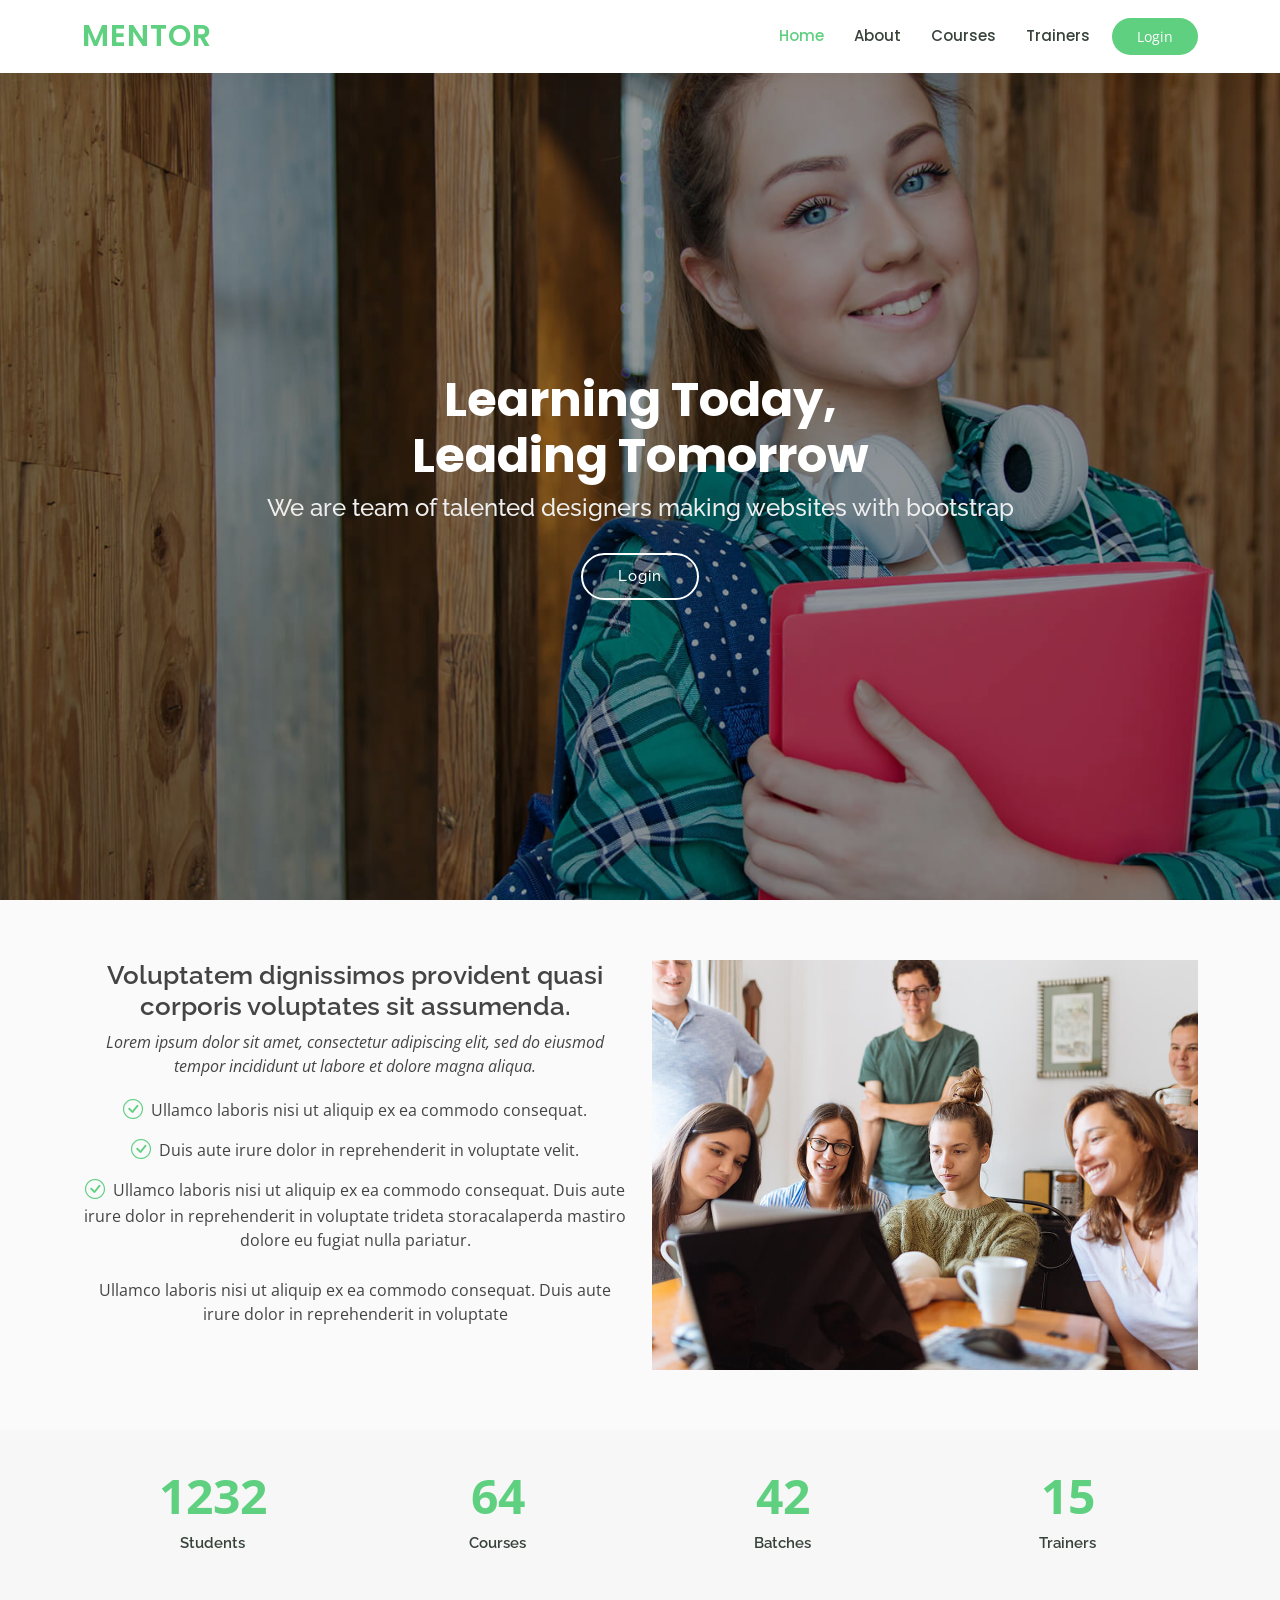
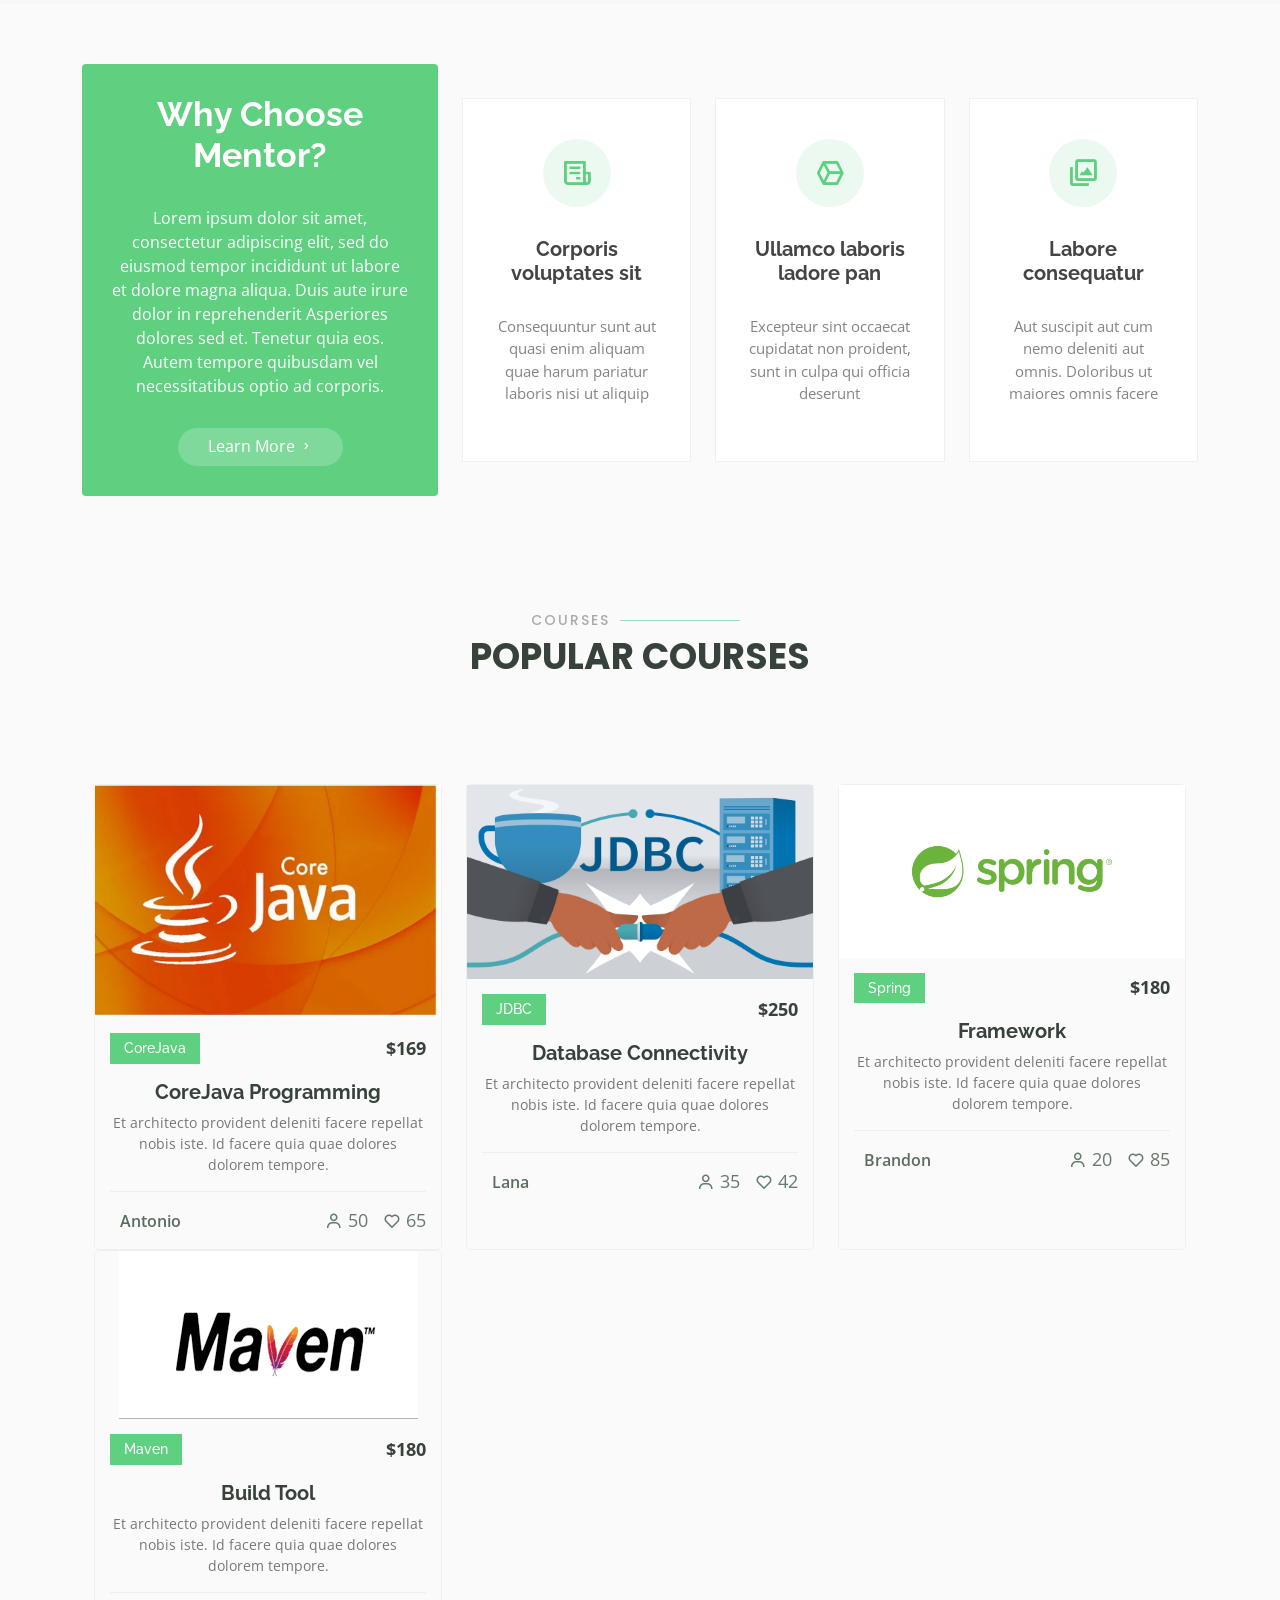
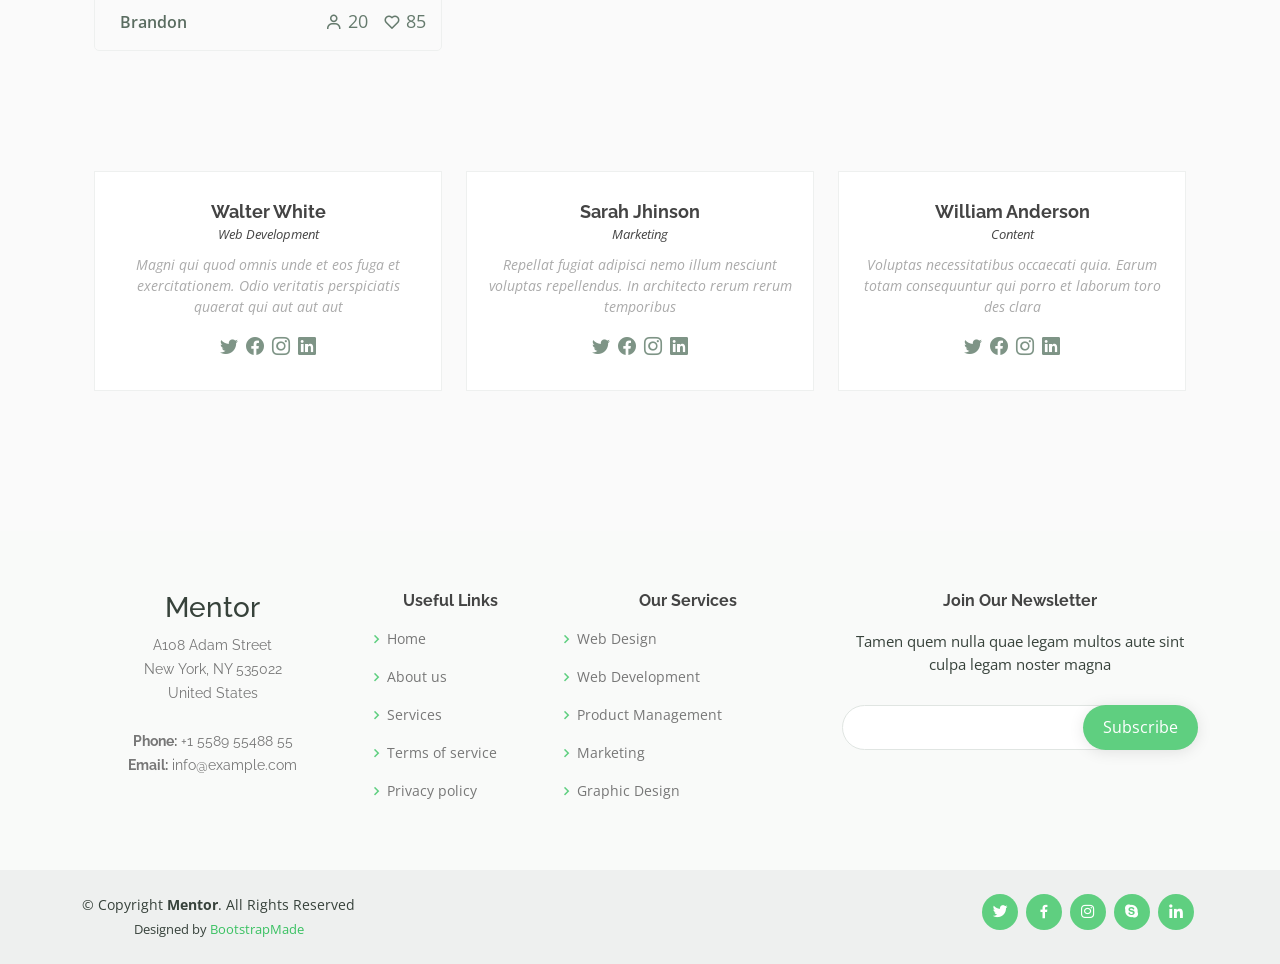
==== Mentor/index.html @ 3d2daa12 "frontend" ====
<!DOCTYPE html>
<html lang="en">

<head>
  <meta charset="utf-8">
  <meta content="width=device-width, initial-scale=1.0" name="viewport">

  <title>REVATURE</title>
  <meta content="" name="description">
  <meta content="" name="keywords">

  <!-- Favicons -->
  <link href="my_img/fav_icon.png" rel="icon">
  <link href="assets/img/apple-touch-icon.png" rel="apple-touch-icon">

  <!-- Google Fonts -->
  <link href="https://fonts.googleapis.com/css?family=Open+Sans:300,300i,400,400i,600,600i,700,700i|Raleway:300,300i,400,400i,500,500i,600,600i,700,700i|Poppins:300,300i,400,400i,500,500i,600,600i,700,700i" rel="stylesheet">

  <!-- Vendor CSS Files -->
  <link href="assets/vendor/animate.css/animate.min.css" rel="stylesheet">
  <link href="assets/vendor/aos/aos.css" rel="stylesheet">
  <link href="assets/vendor/bootstrap/css/bootstrap.min.css" rel="stylesheet">
  <link href="assets/vendor/bootstrap-icons/bootstrap-icons.css" rel="stylesheet">
  <link href="assets/vendor/boxicons/css/boxicons.min.css" rel="stylesheet">
  <link href="assets/vendor/remixicon/remixicon.css" rel="stylesheet">
  <link href="assets/vendor/swiper/swiper-bundle.min.css" rel="stylesheet">

  <!-- Template Main CSS File -->
  <link href="assets/css/style.css" rel="stylesheet">

  <!-- =======================================================
  * Template Name: Mentor - v4.10.0
  * Template URL: https://bootstrapmade.com/mentor-free-education-bootstrap-theme/
  * Author: BootstrapMade.com
  * License: https://bootstrapmade.com/license/
  ======================================================== -->
</head>

<body>

  <!-- ======= Header ======= -->
  <header id="header" class="fixed-top">
    <div class="container d-flex align-items-center">

      <h1 class="logo me-auto"><a href="index.html">Mentor</a></h1>
      <!-- Uncomment below if you prefer to use an image logo -->
      <!-- <a href="index.html" class="logo me-auto"><img src="assets/img/logo.png" alt="" class="img-fluid"></a>-->

      <nav id="navbar" class="navbar order-last order-lg-0">
        <ul>
          <li><a class="active" href="index.html">Home</a></li>
          <li><a href="about.html">About</a></li>
          <li><a href="courses.html">Courses</a></li>
          <li><a href="trainers.html">Trainers</a></li>
        </ul>
        <i class="bi bi-list mobile-nav-toggle"></i>
      </nav><!-- .navbar -->

      <a href="loginPage.html" class="get-started-btn">Login</a>

    </div>
  </header><!-- End Header -->

  <!-- ======= Hero Section ======= -->
  <section id="hero" class="d-flex justify-content-center align-items-center">
    <div
      class="container position-relative"
      data-aos="zoom-in"
      data-aos-delay="100"
    >
      <h1>Learning Today,<br>Leading Tomorrow</h1>

      <h2> We are team of talented designers making websites with bootstrap</br></h2>
      <a href="loginPage.html" class="btn-get-started">Login</a>
    </div>
  </section><!-- End Hero -->

  <main id="main">

    <!-- ======= About Section ======= -->
    <section id="about" class="about">
      <div class="container" data-aos="fade-up">

        <div class="row">
          <div class="col-lg-6 order-1 order-lg-2" data-aos="fade-left" data-aos-delay="100">
            <img src="my_img/about.jpg" class="img-fluid" alt="">
          </div>
          <div class="col-lg-6 pt-4 pt-lg-0 order-2 order-lg-1 content">
            <h3>Voluptatem dignissimos provident quasi corporis voluptates sit assumenda.</h3>
            <p class="fst-italic">
              Lorem ipsum dolor sit amet, consectetur adipiscing elit, sed do eiusmod tempor incididunt ut labore et dolore
              magna aliqua.
            </p>
            <ul>
              <li><i class="bi bi-check-circle"></i> Ullamco laboris nisi ut aliquip ex ea commodo consequat.</li>
              <li><i class="bi bi-check-circle"></i> Duis aute irure dolor in reprehenderit in voluptate velit.</li>
              <li><i class="bi bi-check-circle"></i> Ullamco laboris nisi ut aliquip ex ea commodo consequat. Duis aute irure dolor in reprehenderit in voluptate trideta storacalaperda mastiro dolore eu fugiat nulla pariatur.</li>
            </ul>
            <p>
              Ullamco laboris nisi ut aliquip ex ea commodo consequat. Duis aute irure dolor in reprehenderit in voluptate
            </p>

          </div>
        </div>

      </div>
    </section><!-- End About Section -->

    <!-- ======= Counts Section ======= -->
    <section id="counts" class="counts section-bg">
      <div class="container">

        <div class="row counters">

          <div class="col-lg-3 col-6 text-center">
            <span data-purecounter-start="0" data-purecounter-end="1232" data-purecounter-duration="1" class="purecounter"></span>
            <p>Students</p>
          </div>

          <div class="col-lg-3 col-6 text-center">
            <span data-purecounter-start="0" data-purecounter-end="64" data-purecounter-duration="1" class="purecounter"></span>
            <p>Courses</p>
          </div>

          <div class="col-lg-3 col-6 text-center">
            <span data-purecounter-start="0" data-purecounter-end="42" data-purecounter-duration="1" class="purecounter"></span>
            <p>Batches</p>
          </div>

          <div class="col-lg-3 col-6 text-center">
            <span data-purecounter-start="0" data-purecounter-end="15" data-purecounter-duration="1" class="purecounter"></span>
            <p>Trainers</p>
          </div>

        </div>

      </div>
    </section><!-- End Counts Section -->

    <!-- ======= Why Us Section ======= -->
    <section id="why-us" class="why-us">
      <div class="container" data-aos="fade-up">

        <div class="row">
          <div class="col-lg-4 d-flex align-items-stretch">
            <div class="content">
              <h3>Why Choose Mentor?</h3>
              <p>
                Lorem ipsum dolor sit amet, consectetur adipiscing elit, sed do eiusmod tempor incididunt ut labore et dolore magna aliqua. Duis aute irure dolor in reprehenderit
                Asperiores dolores sed et. Tenetur quia eos. Autem tempore quibusdam vel necessitatibus optio ad corporis.
              </p>
              <div class="text-center">
                <a href="about.html" class="more-btn">Learn More <i class="bx bx-chevron-right"></i></a>
              </div>
            </div>
          </div>
          <div class="col-lg-8 d-flex align-items-stretch" data-aos="zoom-in" data-aos-delay="100">
            <div class="icon-boxes d-flex flex-column justify-content-center">
              <div class="row">
                <div class="col-xl-4 d-flex align-items-stretch">
                  <div class="icon-box mt-4 mt-xl-0">
                    <i class="bx bx-receipt"></i>
                    <h4>Corporis voluptates sit</h4>
                    <p>Consequuntur sunt aut quasi enim aliquam quae harum pariatur laboris nisi ut aliquip</p>
                  </div>
                </div>
                <div class="col-xl-4 d-flex align-items-stretch">
                  <div class="icon-box mt-4 mt-xl-0">
                    <i class="bx bx-cube-alt"></i>
                    <h4>Ullamco laboris ladore pan</h4>
                    <p>Excepteur sint occaecat cupidatat non proident, sunt in culpa qui officia deserunt</p>
                  </div>
                </div>
                <div class="col-xl-4 d-flex align-items-stretch">
                  <div class="icon-box mt-4 mt-xl-0">
                    <i class="bx bx-images"></i>
                    <h4>Labore consequatur</h4>
                    <p>Aut suscipit aut cum nemo deleniti aut omnis. Doloribus ut maiores omnis facere</p>
                  </div>
                </div>
              </div>
            </div><!-- End .content-->
          </div>
        </div>

      </div>
    </section><!-- End Why Us Section -->

    

    <!-- ======= Popular Courses Section ======= -->
    <section id="popular-courses" class="courses">
      <div class="container" data-aos="fade-up">

        <div class="section-title">
          <h2>Courses</h2>
          <p>Popular Courses</p>
        </div>

        <section id="courses" class="courses">
          <div class="container" data-aos="fade-up">
    
            <div class="row" data-aos="zoom-in" data-aos-delay="100">
    
              <div class="col-lg-4 col-md-6 d-flex align-items-stretch">
                <div class="course-item">
                  <img src="my_img/CoreJava.webp" class="img-fluid" alt="...">
                  <div class="course-content">
                    <div class="d-flex justify-content-between align-items-center mb-3">
                      <h4>CoreJava</h4>
                      <p class="price">$169</p>
                    </div>
    
                    <h3><a href="course-details_CoreJava.html">CoreJava Programming</a></h3>
                    <p>Et architecto provident deleniti facere repellat nobis iste. Id facere quia quae dolores dolorem tempore.</p>
                    <div class="trainer d-flex justify-content-between align-items-center">
                      <div class="trainer-profile d-flex align-items-center">
                        <img src="assets/img/trainers/trainer-1.jpg" class="img-fluid" alt="">
                        <span>Antonio</span>
                      </div>
                      <div class="trainer-rank d-flex align-items-center">
                        <i class="bx bx-user"></i>&nbsp;50
                        &nbsp;&nbsp;
                        <i class="bx bx-heart"></i>&nbsp;65
                      </div>
                    </div>
                  </div>
                </div>
              </div> <!-- End Course Item-->
    
              <div class="col-lg-4 col-md-6 d-flex align-items-stretch mt-4 mt-md-0">
                <div class="course-item">
                  <img src="my_img/JDBC.jpg" class="img-fluid" alt="...">
                  <div class="course-content">
                    <div class="d-flex justify-content-between align-items-center mb-3">
                      <h4>JDBC</h4>
                      <p class="price">$250</p>
                    </div>
    
                    <h3><a href="course-details_JDBC.html">Database Connectivity</a></h3>
                    <p>Et architecto provident deleniti facere repellat nobis iste. Id facere quia quae dolores dolorem tempore.</p>
                    <div class="trainer d-flex justify-content-between align-items-center">
                      <div class="trainer-profile d-flex align-items-center">
                        <img src="assets/img/trainers/trainer-2.jpg" class="img-fluid" alt="">
                        <span>Lana</span>
                      </div>
                      <div class="trainer-rank d-flex align-items-center">
                        <i class="bx bx-user"></i>&nbsp;35
                        &nbsp;&nbsp;
                        <i class="bx bx-heart"></i>&nbsp;42
                      </div>
                    </div>
                  </div>
                </div>
              </div> 
              <div class="col-lg-4 col-md-6 d-flex align-items-stretch mt-4 mt-lg-0">
                <div class="course-item">
                  <img src="my_img/spring.png" class="img-fluid" alt="...">
                  <div class="course-content">
                    <div class="d-flex justify-content-between align-items-center mb-3">
                      <h4>Spring</h4>
                      <p class="price">$180</p>
                    </div>
    
                    <h3><a href="course-details_spring.html">Framework</a></h3>
                    <p>Et architecto provident deleniti facere repellat nobis iste. Id facere quia quae dolores dolorem tempore.</p>
                    <div class="trainer d-flex justify-content-between align-items-center">
                      <div class="trainer-profile d-flex align-items-center">
                        <img src="assets/img/trainers/trainer-3.jpg" class="img-fluid" alt="">
                        <span>Brandon</span>
                      </div>
                      <div class="trainer-rank d-flex align-items-center">
                        <i class="bx bx-user"></i>&nbsp;20
                        &nbsp;&nbsp;
                        <i class="bx bx-heart"></i>&nbsp;85
                      </div>
                    </div>
                  </div>
                </div>
              </div> <!-- End Course Item-->
    
              <div class="col-lg-4 col-md-6 d-flex align-items-stretch mt-4 mt-lg-0">
                <div class="course-item">
                  <img src="my_img/maven.png" class="img-fluid" alt="...">
                  <div class="course-content">
                    <div class="d-flex justify-content-between align-items-center mb-3">
                      <h4>Maven</h4>
                      <p class="price">$180</p>
                    </div>
    
                    <h3><a href="course-details_maven.html">Build Tool</a></h3>
                    <p>Et architecto provident deleniti facere repellat nobis iste. Id facere quia quae dolores dolorem tempore.</p>
                    <div class="trainer d-flex justify-content-between align-items-center">
                      <div class="trainer-profile d-flex align-items-center">
                        <img src="assets/img/trainers/trainer-3.jpg" class="img-fluid" alt="">
                        <span>Brandon</span>
                      </div>
                      <div class="trainer-rank d-flex align-items-center">
                        <i class="bx bx-user"></i>&nbsp;20
                        &nbsp;&nbsp;
                        <i class="bx bx-heart"></i>&nbsp;85
                      </div>
                    </div>
                  </div>
                </div>
                </div> <!-- End Course Item-->

           <!-- End Course Item-->

          <!-- End Course Item-->

        </div>

      </div>
    </section><!-- End Popular Courses Section -->

    <!-- ======= Trainers Section ======= -->
    <section id="trainers" class="trainers">
      <div class="container" data-aos="fade-up">

        <div class="row" data-aos="zoom-in" data-aos-delay="100">
          <div class="col-lg-4 col-md-6 d-flex align-items-stretch">
            <div class="member">
              <img src="assets/img/trainers/trainer-1.jpg" class="img-fluid" alt="">
              <div class="member-content">
                <h4>Walter White</h4>
                <span>Web Development</span>
                <p>
                  Magni qui quod omnis unde et eos fuga et exercitationem. Odio veritatis perspiciatis quaerat qui aut aut aut
                </p>
                <div class="social">
                  <a href=""><i class="bi bi-twitter"></i></a>
                  <a href=""><i class="bi bi-facebook"></i></a>
                  <a href=""><i class="bi bi-instagram"></i></a>
                  <a href=""><i class="bi bi-linkedin"></i></a>
                </div>
              </div>
            </div>
          </div>

          <div class="col-lg-4 col-md-6 d-flex align-items-stretch">
            <div class="member">
              <img src="assets/img/trainers/trainer-2.jpg" class="img-fluid" alt="">
              <div class="member-content">
                <h4>Sarah Jhinson</h4>
                <span>Marketing</span>
                <p>
                  Repellat fugiat adipisci nemo illum nesciunt voluptas repellendus. In architecto rerum rerum temporibus
                </p>
                <div class="social">
                  <a href=""><i class="bi bi-twitter"></i></a>
                  <a href=""><i class="bi bi-facebook"></i></a>
                  <a href=""><i class="bi bi-instagram"></i></a>
                  <a href=""><i class="bi bi-linkedin"></i></a>
                </div>
              </div>
            </div>
          </div>

          <div class="col-lg-4 col-md-6 d-flex align-items-stretch">
            <div class="member">
              <img src="assets/img/trainers/trainer-3.jpg" class="img-fluid" alt="">
              <div class="member-content">
                <h4>William Anderson</h4>
                <span>Content</span>
                <p>
                  Voluptas necessitatibus occaecati quia. Earum totam consequuntur qui porro et laborum toro des clara
                </p>
                <div class="social">
                  <a href=""><i class="bi bi-twitter"></i></a>
                  <a href=""><i class="bi bi-facebook"></i></a>
                  <a href=""><i class="bi bi-instagram"></i></a>
                  <a href=""><i class="bi bi-linkedin"></i></a>
                </div>
              </div>
            </div>
          </div>

        </div>

      </div>
    </section><!-- End Trainers Section -->

  </main><!-- End #main -->

  <!-- ======= Footer ======= -->
  <footer id="footer">

    <div class="footer-top">
      <div class="container">
        <div class="row">

          <div class="col-lg-3 col-md-6 footer-contact">
            <h3>Mentor</h3>
            <p>
              A108 Adam Street <br>
              New York, NY 535022<br>
              United States <br><br>
              <strong>Phone:</strong> +1 5589 55488 55<br>
              <strong>Email:</strong> info@example.com<br>
            </p>
          </div>

          <div class="col-lg-2 col-md-6 footer-links">
            <h4>Useful Links</h4>
            <ul>
              <li><i class="bx bx-chevron-right"></i> <a href="#">Home</a></li>
              <li><i class="bx bx-chevron-right"></i> <a href="#">About us</a></li>
              <li><i class="bx bx-chevron-right"></i> <a href="#">Services</a></li>
              <li><i class="bx bx-chevron-right"></i> <a href="#">Terms of service</a></li>
              <li><i class="bx bx-chevron-right"></i> <a href="#">Privacy policy</a></li>
            </ul>
          </div>

          <div class="col-lg-3 col-md-6 footer-links">
            <h4>Our Services</h4>
            <ul>
              <li><i class="bx bx-chevron-right"></i> <a href="#">Web Design</a></li>
              <li><i class="bx bx-chevron-right"></i> <a href="#">Web Development</a></li>
              <li><i class="bx bx-chevron-right"></i> <a href="#">Product Management</a></li>
              <li><i class="bx bx-chevron-right"></i> <a href="#">Marketing</a></li>
              <li><i class="bx bx-chevron-right"></i> <a href="#">Graphic Design</a></li>
            </ul>
          </div>

          <div class="col-lg-4 col-md-6 footer-newsletter">
            <h4>Join Our Newsletter</h4>
            <p>Tamen quem nulla quae legam multos aute sint culpa legam noster magna</p>
            <form action="" method="post">
              <input type="email" name="email"><input type="submit" value="Subscribe">
            </form>
          </div>

        </div>
      </div>
    </div>

    <div class="container d-md-flex py-4">

      <div class="me-md-auto text-center text-md-start">
        <div class="copyright">
          &copy; Copyright <strong><span>Mentor</span></strong>. All Rights Reserved
        </div>
        <div class="credits">
          <!-- All the links in the footer should remain intact. -->
          <!-- You can delete the links only if you purchased the pro version. -->
          <!-- Licensing information: https://bootstrapmade.com/license/ -->
          <!-- Purchase the pro version with working PHP/AJAX contact form: https://bootstrapmade.com/mentor-free-education-bootstrap-theme/ -->
          Designed by <a href="https://bootstrapmade.com/">BootstrapMade</a>
        </div>
      </div>
      <div class="social-links text-center text-md-right pt-3 pt-md-0">
        <a href="#" class="twitter"><i class="bx bxl-twitter"></i></a>
        <a href="#" class="facebook"><i class="bx bxl-facebook"></i></a>
        <a href="#" class="instagram"><i class="bx bxl-instagram"></i></a>
        <a href="#" class="google-plus"><i class="bx bxl-skype"></i></a>
        <a href="#" class="linkedin"><i class="bx bxl-linkedin"></i></a>
      </div>
    </div>
  </footer><!-- End Footer -->

  <div id="preloader"></div>
  <a href="#" class="back-to-top d-flex align-items-center justify-content-center"><i class="bi bi-arrow-up-short"></i></a>

  <!-- Vendor JS Files -->
  <script src="assets/vendor/purecounter/purecounter_vanilla.js"></script>
  <script src="assets/vendor/aos/aos.js"></script>
  <script src="assets/vendor/bootstrap/js/bootstrap.bundle.min.js"></script>
  <script src="assets/vendor/swiper/swiper-bundle.min.js"></script>
  <script src="assets/vendor/php-email-form/validate.js"></script>

  <!-- Template Main JS File -->
  <script src="assets/js/main.js"></script>

</body>

</html>
---- Mentor/assets/css/style.css ----
/**
* Template Name: Mentor - v4.10.0
* Template URL: https://bootstrapmade.com/mentor-free-education-bootstrap-theme/
* Author: BootstrapMade.com
* License: https://bootstrapmade.com/license/
*/

/*--------------------------------------------------------------
# General
--------------------------------------------------------------*/
body {
  font-family: "Open Sans", sans-serif;
  color: #444444;
}

a {
  color: #5fcf80;
  text-decoration: none;
}

a:hover {
  color: #86db9f;
  text-decoration: none;
}

h1,
h2,
h3,
h4,
h5,
h6 {
  font-family: "Raleway", sans-serif;
}

/*--------------------------------------------------------------
# Back to top button
--------------------------------------------------------------*/
.back-to-top {
  position: fixed;
  visibility: hidden;
  opacity: 0;
  right: 15px;
  bottom: 15px;
  z-index: 996;
  background: #5fcf80;
  width: 40px;
  height: 40px;
  border-radius: 50px;
  transition: all 0.4s;
}

.back-to-top i {
  font-size: 28px;
  color: #fff;
  line-height: 0;
}

.back-to-top:hover {
  background: #7ed899;
  color: #fff;
}

.back-to-top.active {
  visibility: visible;
  opacity: 1;
}

/*--------------------------------------------------------------
# Preloader
--------------------------------------------------------------*/
#preloader {
  position: fixed;
  top: 0;
  left: 0;
  right: 0;
  bottom: 0;
  z-index: 9999;
  overflow: hidden;
  background: #fff;
}

#preloader:before {
  content: "";
  position: fixed;
  top: calc(50% - 30px);
  left: calc(50% - 30px);
  border: 6px solid #5fcf80;
  border-top-color: #fff;
  border-bottom-color: #fff;
  border-radius: 50%;
  width: 60px;
  height: 60px;
  -webkit-animation: animate-preloader 1s linear infinite;
  animation: animate-preloader 1s linear infinite;
}

@-webkit-keyframes animate-preloader {
  0% {
    transform: rotate(0deg);
  }

  100% {
    transform: rotate(360deg);
  }
}

@keyframes animate-preloader {
  0% {
    transform: rotate(0deg);
  }

  100% {
    transform: rotate(360deg);
  }
}

/*--------------------------------------------------------------
# Disable aos animation delay on mobile devices
--------------------------------------------------------------*/
@media screen and (max-width: 768px) {
  [data-aos-delay] {
    transition-delay: 0 !important;
  }
}

/*--------------------------------------------------------------
# Header
--------------------------------------------------------------*/
#header {
  background: #fff;
  transition: all 0.5s;
  z-index: 997;
  padding: 15px 0;
  box-shadow: 0px 0 18px rgba(55, 66, 59, 0.08);
}

#header .logo {
  font-size: 30px;
  margin: 0;
  padding: 0;
  line-height: 1;
  font-weight: 600;
  letter-spacing: 1px;
  text-transform: uppercase;
  font-family: "Poppins", sans-serif;
}

#header .logo a {
  color: #5fcf80;
}

#header .logo img {
  max-height: 40px;
}

/**
* Get Startet Button 
*/
.get-started-btn {
  margin-left: 22px;
  background: #5fcf80;
  color: #fff;
  border-radius: 50px;
  padding: 8px 25px;
  white-space: nowrap;
  transition: 0.3s;
  font-size: 14px;
  display: inline-block;
}

.get-started-btn:hover {
  background: #3ac162;
  color: #fff;
}

@media (max-width: 768px) {
  .get-started-btn {
    margin: 0 15px 0 0;
    padding: 6px 18px;
  }
}

/*--------------------------------------------------------------
# Navigation Menu
--------------------------------------------------------------*/
/**
* Desktop Navigation 
*/
.navbar {
  padding: 0;
}

.navbar ul {
  margin: 0;
  padding: 0;
  display: flex;
  list-style: none;
  align-items: center;
}

.navbar li {
  position: relative;
}

.navbar a,
.navbar a:focus {
  display: flex;
  align-items: center;
  justify-content: space-between;
  padding: 10px 0 10px 30px;
  font-family: "Poppins", sans-serif;
  font-size: 15px;
  font-weight: 500;
  color: #37423b;
  white-space: nowrap;
  transition: 0.3s;
}

.navbar a i,
.navbar a:focus i {
  font-size: 12px;
  line-height: 0;
  margin-left: 5px;
}

.navbar a:hover,
.navbar .active,
.navbar .active:focus,
.navbar li:hover>a {
  color: #5fcf80;
}

.navbar .dropdown ul {
  display: block;
  position: absolute;
  left: 30px;
  top: calc(100% + 30px);
  margin: 0;
  padding: 10px 0;
  z-index: 99;
  opacity: 0;
  visibility: hidden;
  background: #fff;
  box-shadow: 0px 0px 30px rgba(127, 137, 161, 0.25);
  transition: 0.3s;
  border-radius: 4px;
}

.navbar .dropdown ul li {
  min-width: 200px;
}

.navbar .dropdown ul a {
  padding: 10px 20px;
  font-size: 14px;
  text-transform: none;
  font-weight: 500;
}

.navbar .dropdown ul a i {
  font-size: 12px;
}

.navbar .dropdown ul a:hover,
.navbar .dropdown ul .active:hover,
.navbar .dropdown ul li:hover>a {
  color: #5fcf80;
}

.navbar .dropdown:hover>ul {
  opacity: 1;
  top: 100%;
  visibility: visible;
}

.navbar .dropdown .dropdown ul {
  top: 0;
  left: calc(100% - 30px);
  visibility: hidden;
}

.navbar .dropdown .dropdown:hover>ul {
  opacity: 1;
  top: 0;
  left: 100%;
  visibility: visible;
}

@media (max-width: 1366px) {
  .navbar .dropdown .dropdown ul {
    left: -90%;
  }

  .navbar .dropdown .dropdown:hover>ul {
    left: -100%;
  }
}
/**
* Mobile Navigation 
*/
.mobile-nav-toggle {
  color: #37423b;
  font-size: 28px;
  cursor: pointer;
  display: none;
  line-height: 0;
  transition: 0.5s;
}

.mobile-nav-toggle.bi-x {
  color: #fff;
}

@media (max-width: 991px) {
  .mobile-nav-toggle {
    display: block;
  }

  .navbar ul {
    display: none;
  }
}

.navbar-mobile {
  position: fixed;
  overflow: hidden;
  top: 0;
  right: 0;
  left: 0;
  bottom: 0;
  background: rgba(32, 38, 34, 0.9);
  transition: 0.3s;
  z-index: 999;
}

.navbar-mobile .mobile-nav-toggle {
  position: absolute;
  top: 15px;
  right: 15px;
}

.navbar-mobile ul {
  display: block;
  position: absolute;
  top: 55px;
  right: 15px;
  bottom: 15px;
  left: 15px;
  padding: 10px 0;
  border-radius: 6px;
  background-color: #fff;
  overflow-y: auto;
  transition: 0.3s;
}

.navbar-mobile a,
.navbar-mobile a:focus {
  padding: 10px 20px;
  font-size: 15px;
  color: #37423b;
}

.navbar-mobile a:hover,
.navbar-mobile .active,
.navbar-mobile li:hover>a {
  color: #5fcf80;
}

.navbar-mobile .getstarted,
.navbar-mobile .getstarted:focus {
  margin: 15px;
}

.navbar-mobile .dropdown ul {
  position: static;
  display: none;
  margin: 10px 20px;
  padding: 10px 0;
  z-index: 99;
  opacity: 1;
  visibility: visible;
  background: #fff;
  box-shadow: 0px 0px 30px rgba(127, 137, 161, 0.25);
}

.navbar-mobile .dropdown ul li {
  min-width: 200px;
}

.navbar-mobile .dropdown ul a {
  padding: 10px 20px;
}

.navbar-mobile .dropdown ul a i {
  font-size: 12px;
}

.navbar-mobile .dropdown ul a:hover,
.navbar-mobile .dropdown ul .active:hover,
.navbar-mobile .dropdown ul li:hover>a {
  color: #5fcf80;
}

.navbar-mobile .dropdown>.dropdown-active {
  display: block;
}

/*--------------------------------------------------------------
# Hero Section
--------------------------------------------------------------*/
#hero {
  width: 100%;
  height: 100vh;
  background: url("../img/hero-bg.jpg") top center;
  background-size: cover;
  position: relative;
}

#hero:before {
  content: "";
  background: rgba(0, 0, 0, 0.4);
  position: absolute;
  bottom: 0;
  top: 0;
  left: 0;
  right: 0;
}

#hero .container {
  padding-top: 72px;
}

@media (max-width: 992px) {
  #hero .container {
    padding-top: 62px;
  }
}

#hero h1 {
  margin: 0;
  font-size: 48px;
  font-weight: 700;
  line-height: 56px;
  color: #fff;
  font-family: "Poppins", sans-serif;
}

#hero h2 {
  color: #eee;
  margin: 10px 0 0 0;
  font-size: 24px;
}

#hero .btn-get-started {
  font-family: "Raleway", sans-serif;
  font-weight: 500;
  font-size: 15px;
  letter-spacing: 1px;
  display: inline-block;
  padding: 10px 35px;
  border-radius: 50px;
  transition: 0.5s;
  margin-top: 30px;
  border: 2px solid #fff;
  color: #fff;
}

#hero .btn-get-started:hover {
  background: #5fcf80;
  border: 2px solid #5fcf80;
}

@media (min-width: 1024px) {
  #hero {
    background-attachment: fixed;
  }
}

@media (max-width: 768px) {
  #hero {
    height: 100vh;
  }

  #hero h1 {
    font-size: 28px;
    line-height: 36px;
  }

  #hero h2 {
    font-size: 18px;
    line-height: 24px;
  }
}

/*--------------------------------------------------------------
# Sections General
--------------------------------------------------------------*/
section {
  padding: 60px 0;
  overflow: hidden;
}

.section-bg {
  background-color: #f6f7f6;
}

.section-title {
  padding-bottom: 40px;
}

.section-title h2 {
  font-size: 14px;
  font-weight: 500;
  padding: 0;
  line-height: 1px;
  margin: 0 0 5px 0;
  letter-spacing: 2px;
  text-transform: uppercase;
  color: #aaaaaa;
  font-family: "Poppins", sans-serif;
}

.section-title h2::after {
  content: "";
  width: 120px;
  height: 1px;
  display: inline-block;
  background: #9ae1af;
  margin: 4px 10px;
}

.section-title p {
  margin: 0;
  margin: 0;
  font-size: 36px;
  font-weight: 700;
  text-transform: uppercase;
  font-family: "Poppins", sans-serif;
  color: #37423b;
}

.breadcrumbs {
  margin-top: 73px;
  text-align: center;
  background: #5fcf80;
  padding: 30px 0;
  color: #fff;
}

@media (max-width: 992px) {
  .breadcrumbs {
    margin-top: 63px;
  }
}

.breadcrumbs h2 {
  font-size: 32px;
  font-weight: 500;
}

.breadcrumbs p {
  font-size: 14px;
  margin-bottom: 0;
}

/*--------------------------------------------------------------
# About
--------------------------------------------------------------*/
.about .content h3 {
  font-weight: 600;
  font-size: 26px;
}

.about .content ul {
  list-style: none;
  padding: 0;
}

.about .content ul li {
  padding-bottom: 10px;
}

.about .content ul i {
  font-size: 20px;
  padding-right: 4px;
  color: #5fcf80;
}

.about .content .learn-more-btn {
  background: #5fcf80;
  color: #fff;
  border-radius: 50px;
  padding: 8px 25px 9px 25px;
  white-space: nowrap;
  transition: 0.3s;
  font-size: 14px;
  display: inline-block;
}

.about .content .learn-more-btn:hover {
  background: #3ac162;
  color: #fff;
}

@media (max-width: 768px) {
  .about .content .learn-more-btn {
    margin: 0 48px 0 0;
    padding: 6px 18px;
  }
}

/*--------------------------------------------------------------
# Counts
--------------------------------------------------------------*/
.counts {
  padding: 30px 0;
}

.counts .counters span {
  font-size: 48px;
  display: block;
  color: #5fcf80;
  font-weight: 700;
}

.counts .counters p {
  padding: 0;
  margin: 0 0 20px 0;
  font-family: "Raleway", sans-serif;
  font-size: 15px;
  font-weight: 600;
  color: #37423b;
}

/*--------------------------------------------------------------
# Why Us
--------------------------------------------------------------*/
.why-us .content {
  padding: 30px;
  background: #5fcf80;
  border-radius: 4px;
  color: #fff;
}

.why-us .content h3 {
  font-weight: 700;
  font-size: 34px;
  margin-bottom: 30px;
}

.why-us .content p {
  margin-bottom: 30px;
}

.why-us .content .more-btn {
  display: inline-block;
  background: rgba(255, 255, 255, 0.2);
  padding: 6px 30px 8px 30px;
  color: #fff;
  border-radius: 50px;
  transition: all ease-in-out 0.4s;
}

.why-us .content .more-btn i {
  font-size: 14px;
}

.why-us .content .more-btn:hover {
  color: #5fcf80;
  background: #fff;
}

.why-us .icon-boxes .icon-box {
  text-align: center;
  background: #fff;
  padding: 40px 30px;
  width: 100%;
  border: 1px solid #eef0ef;
}

.why-us .icon-boxes .icon-box i {
  font-size: 32px;
  padding: 18px;
  color: #5fcf80;
  margin-bottom: 30px;
  background: #ecf9f0;
  border-radius: 50px;
}

.why-us .icon-boxes .icon-box h4 {
  font-size: 20px;
  font-weight: 700;
  margin: 0 0 30px 0;
}

.why-us .icon-boxes .icon-box p {
  font-size: 15px;
  color: #848484;
}

/*--------------------------------------------------------------
# Features
--------------------------------------------------------------*/
.features {
  padding-top: 0px;
}

.features .icon-box {
  display: flex;
  align-items: center;
  padding: 20px;
  transition: 0.3s;
  border: 1px solid #eef0ef;
}

.features .icon-box i {
  font-size: 32px;
  padding-right: 10px;
  line-height: 1;
}

.features .icon-box h3 {
  font-weight: 700;
  margin: 0;
  padding: 0;
  line-height: 1;
  font-size: 16px;
}

.features .icon-box h3 a {
  color: #37423b;
  transition: 0.3s;
}

.features .icon-box:hover {
  border-color: #5fcf80;
}

.features .icon-box:hover h3 a {
  color: #5fcf80;
}

/*--------------------------------------------------------------
# Courses
--------------------------------------------------------------*/
.courses .course-item {
  border-radius: 5px;
  border: 1px solid #eef0ef;
}

.courses .course-content {
  padding: 15px;
}

.courses .course-content h3 {
  font-weight: 700;
  font-size: 20px;
}

.courses .course-content h3 a {
  color: #37423b;
  transition: 0.3s;
}

.courses .course-content h3 a:hover {
  color: #5fcf80;
}

.courses .course-content p {
  font-size: 14px;
  color: #777777;
}

.courses .course-content h4 {
  font-size: 14px;
  background: #5fcf80;
  padding: 7px 14px;
  color: #fff;
  margin: 0;
}

.courses .course-content .price {
  margin: 0;
  font-weight: 700;
  font-size: 18px;
  color: #37423b;
}

.courses .trainer {
  padding-top: 15px;
  border-top: 1px solid #eef0ef;
}

.courses .trainer .trainer-profile img {
  max-width: 50px;
  border-radius: 50px;
}

.courses .trainer .trainer-profile span {
  padding-left: 10px;
  font-weight: 600;
  font-size: 16px;
  color: #5a6c60;
}

.courses .trainer .trainer-rank {
  font-size: 18px;
  color: #657a6d;
}

/*--------------------------------------------------------------
# Trainers
--------------------------------------------------------------*/
.trainers .member {
  text-align: center;
  margin-bottom: 20px;
  background: #fff;
  border: 1px solid #eef0ef;
}

.trainers .member img {
  margin: -1px -1px 30px -1px;
}

.trainers .member .member-content {
  padding: 0 20px 30px 20px;
}

.trainers .member h4 {
  font-weight: 700;
  margin-bottom: 2px;
  font-size: 18px;
}

.trainers .member span {
  font-style: italic;
  display: block;
  font-size: 13px;
}

.trainers .member p {
  padding-top: 10px;
  font-size: 14px;
  font-style: italic;
  color: #aaaaaa;
}

.trainers .member .social {
  margin-top: 15px;
}

.trainers .member .social a {
  color: #7e9486;
  transition: 0.3s;
}

.trainers .member .social a:hover {
  color: #5fcf80;
}

.trainers .member .social i {
  font-size: 18px;
  margin: 0 2px;
}

/*--------------------------------------------------------------
# Testimonials
--------------------------------------------------------------*/
.testimonials .testimonial-wrap {
  padding-left: 50px;
}

.testimonials .testimonials-carousel,
.testimonials .testimonials-slider {
  overflow: hidden;
}

.testimonials .testimonial-item {
  box-sizing: content-box;
  padding: 30px 30px 30px 60px;
  margin: 30px 15px;
  min-height: 200px;
  border: 1px solid #eef0ef;
  position: relative;
  background: #fff;
}

.testimonials .testimonial-item .testimonial-img {
  width: 90px;
  border-radius: 10px;
  border: 6px solid #fff;
  position: absolute;
  left: -45px;
}

.testimonials .testimonial-item h3 {
  font-size: 18px;
  font-weight: bold;
  margin: 10px 0 5px 0;
  color: #111;
}

.testimonials .testimonial-item h4 {
  font-size: 14px;
  color: #999;
  margin: 0;
}

.testimonials .testimonial-item .quote-icon-left,
.testimonials .testimonial-item .quote-icon-right {
  color: #c1ecce;
  font-size: 26px;
}

.testimonials .testimonial-item .quote-icon-left {
  display: inline-block;
  left: -5px;
  position: relative;
}

.testimonials .testimonial-item .quote-icon-right {
  display: inline-block;
  right: -5px;
  position: relative;
  top: 10px;
}

.testimonials .testimonial-item p {
  font-style: italic;
  margin: 15px auto 15px auto;
}

.testimonials .swiper-pagination {
  margin-top: 20px;
  position: relative;
}

.testimonials .swiper-pagination .swiper-pagination-bullet {
  width: 12px;
  height: 12px;
  background-color: #fff;
  opacity: 1;
  border: 1px solid #5fcf80;
}

.testimonials .swiper-pagination .swiper-pagination-bullet-active {
  background-color: #5fcf80;
}

@media (max-width: 767px) {
  .testimonials .testimonial-wrap {
    padding-left: 0;
  }

  .testimonials .testimonials-carousel,
  .testimonials .testimonials-slider {
    overflow: hidden;
  }

  .testimonials .testimonial-item {
    padding: 30px;
    margin: 15px;
  }

  .testimonials .testimonial-item .testimonial-img {
    position: static;
    left: auto;
  }
}

/*--------------------------------------------------------------
# Cource Details
--------------------------------------------------------------*/
.course-details h3 {
  font-size: 24px;
  margin: 30px 0 15px 0;
  font-weight: 700;
  position: relative;
  padding-bottom: 10px;
}

.course-details h3:before {
  content: "";
  position: absolute;
  display: block;
  width: 100%;
  height: 1px;
  background: #eef0ef;
  bottom: 0;
  left: 0;
}

.course-details h3:after {
  content: "";
  position: absolute;
  display: block;
  width: 60px;
  height: 1px;
  background: #5fcf80;
  bottom: 0;
  left: 0;
}

.course-details .course-info {
  background: #f6f7f6;
  padding: 10px 15px;
  margin-bottom: 15px;
}

.course-details .course-info h5 {
  font-weight: 400;
  font-size: 16px;
  margin: 0;
  font-family: "Poppins", sans-serif;
}

.course-details .course-info p {
  margin: 0;
  font-weight: 600;
}

.course-details .course-info a {
  color: #657a6d;
}

/*--------------------------------------------------------------
# Cource Details Tabs
--------------------------------------------------------------*/
.cource-details-tabs {
  overflow: hidden;
  padding-top: 0;
}

.cource-details-tabs .nav-tabs {
  border: 0;
}

.cource-details-tabs .nav-link {
  border: 0;
  padding: 12px 15px 12px 0;
  transition: 0.3s;
  color: #37423b;
  border-radius: 0;
  border-right: 2px solid #e2e7e4;
  font-weight: 600;
  font-size: 15px;
}

.cource-details-tabs .nav-link:hover {
  color: #5fcf80;
}

.cource-details-tabs .nav-link.active {
  color: #5fcf80;
  border-color: #5fcf80;
}

.cource-details-tabs .tab-pane.active {
  -webkit-animation: fadeIn 0.5s ease-out;
  animation: fadeIn 0.5s ease-out;
}

.cource-details-tabs .details h3 {
  font-size: 26px;
  font-weight: 600;
  margin-bottom: 20px;
  color: #37423b;
}

.cource-details-tabs .details p {
  color: #777777;
}

.cource-details-tabs .details p:last-child {
  margin-bottom: 0;
}

@media (max-width: 992px) {
  .cource-details-tabs .nav-link {
    border: 0;
    padding: 15px;
  }

  .cource-details-tabs .nav-link.active {
    color: #fff;
    background: #5fcf80;
  }
}

/*--------------------------------------------------------------
# Events
--------------------------------------------------------------*/
.events .card {
  border: 0;
  padding: 0 30px;
  margin-bottom: 60px;
  position: relative;
}

.events .card-img {
  width: calc(100% + 60px);
  margin-left: -30px;
  overflow: hidden;
  z-index: 9;
  border-radius: 0;
}

.events .card-img img {
  max-width: 100%;
  transition: all 0.3s ease-in-out;
}

.events .card-body {
  z-index: 10;
  background: #fff;
  border-top: 4px solid #fff;
  padding: 30px;
  box-shadow: 0px 2px 15px rgba(0, 0, 0, 0.1);
  margin-top: -60px;
  transition: 0.3s;
}

.events .card-title {
  font-weight: 700;
  text-align: center;
  margin-bottom: 20px;
}

.events .card-title a {
  color: #37423b;
  transition: 0.3s;
}

.events .card-text {
  color: #5e5e5e;
}

.events .read-more a {
  color: #777777;
  text-transform: uppercase;
  font-weight: 600;
  font-size: 12px;
  transition: 0.3s;
}

.events .read-more a:hover {
  color: #5fcf80;
}

.events .card:hover img {
  transform: scale(1.1);
}

.events .card:hover .card-body {
  border-color: #5fcf80;
}

.events .card:hover .card-body .card-title a {
  color: #5fcf80;
}

/*--------------------------------------------------------------
# Pricing
--------------------------------------------------------------*/
.pricing .box {
  padding: 20px;
  background: #fff;
  text-align: center;
  border: 1px solid #eef0ef;
  border-radius: 0;
  position: relative;
  overflow: hidden;
}

.pricing h3 {
  font-weight: 400;
  margin: -20px -20px 20px -20px;
  padding: 20px 15px;
  font-size: 16px;
  font-weight: 600;
  color: #777777;
  background: #f8f8f8;
}

.pricing h4 {
  font-size: 36px;
  color: #5fcf80;
  font-weight: 600;
  font-family: "Poppins", sans-serif;
  margin-bottom: 20px;
}

.pricing h4 sup {
  font-size: 20px;
  top: -15px;
  left: -3px;
}

.pricing h4 span {
  color: #bababa;
  font-size: 16px;
  font-weight: 300;
}

.pricing ul {
  padding: 0;
  list-style: none;
  color: #444444;
  text-align: center;
  line-height: 20px;
  font-size: 14px;
}

.pricing ul li {
  padding-bottom: 16px;
}

.pricing ul i {
  color: #5fcf80;
  font-size: 18px;
  padding-right: 4px;
}

.pricing ul .na {
  color: #ccc;
  text-decoration: line-through;
}

.pricing .btn-wrap {
  margin: 20px -20px -20px -20px;
  padding: 20px 15px;
  background: #f8f8f8;
  text-align: center;
}

.pricing .btn-buy {
  background: #5fcf80;
  display: inline-block;
  padding: 8px 35px;
  border-radius: 50px;
  color: #fff;
  transition: none;
  font-size: 14px;
  font-weight: 400;
  font-family: "Raleway", sans-serif;
  font-weight: 600;
  transition: 0.3s;
}

.pricing .btn-buy:hover {
  background: #3ac162;
}

.pricing .featured h3 {
  color: #fff;
  background: #5fcf80;
}

.pricing .advanced {
  width: 200px;
  position: absolute;
  top: 18px;
  right: -68px;
  transform: rotate(45deg);
  z-index: 1;
  font-size: 14px;
  padding: 1px 0 3px 0;
  background: #5fcf80;
  color: #fff;
}

/*--------------------------------------------------------------
# Contact
--------------------------------------------------------------*/
.contact {
  padding-top: 5px;
}

.contact .info {
  width: 100%;
  background: #fff;
}

.contact .info i {
  font-size: 20px;
  color: #5fcf80;
  float: left;
  width: 44px;
  height: 44px;
  background: #ecf9f0;
  display: flex;
  justify-content: center;
  align-items: center;
  border-radius: 50px;
  transition: all 0.3s ease-in-out;
}

.contact .info h4 {
  padding: 0 0 0 60px;
  font-size: 22px;
  font-weight: 600;
  margin-bottom: 5px;
  color: #37423b;
}

.contact .info p {
  padding: 0 0 0 60px;
  margin-bottom: 0;
  font-size: 14px;
  color: #657a6d;
}

.contact .info .email,
.contact .info .phone {
  margin-top: 40px;
}

.contact .info .email:hover i,
.contact .info .address:hover i,
.contact .info .phone:hover i {
  background: #5fcf80;
  color: #fff;
}

.contact .php-email-form {
  width: 100%;
  background: #fff;
}

.contact .php-email-form .form-group {
  padding-bottom: 8px;
}

.contact .php-email-form .error-message {
  display: none;
  color: #fff;
  background: #ed3c0d;
  text-align: left;
  padding: 15px;
  font-weight: 600;
}

.contact .php-email-form .error-message br+br {
  margin-top: 25px;
}

.contact .php-email-form .sent-message {
  display: none;
  color: #fff;
  background: #18d26e;
  text-align: center;
  padding: 15px;
  font-weight: 600;
}

.contact .php-email-form .loading {
  display: none;
  background: #fff;
  text-align: center;
  padding: 15px;
}

.contact .php-email-form .loading:before {
  content: "";
  display: inline-block;
  border-radius: 50%;
  width: 24px;
  height: 24px;
  margin: 0 10px -6px 0;
  border: 3px solid #18d26e;
  border-top-color: #eee;
  -webkit-animation: animate-loading 1s linear infinite;
  animation: animate-loading 1s linear infinite;
}

.contact .php-email-form input,
.contact .php-email-form textarea {
  border-radius: 4px;
  box-shadow: none;
  font-size: 14px;
}

.contact .php-email-form input:focus,
.contact .php-email-form textarea:focus {
  border-color: #5fcf80;
}

.contact .php-email-form input {
  height: 44px;
}

.contact .php-email-form textarea {
  padding: 10px 12px;
}

.contact .php-email-form button[type=submit] {
  background: #5fcf80;
  border: 0;
  padding: 10px 35px;
  color: #fff;
  transition: 0.4s;
  border-radius: 50px;
}

.contact .php-email-form button[type=submit]:hover {
  background: #3ac162;
}

@-webkit-keyframes animate-loading {
  0% {
    transform: rotate(0deg);
  }

  100% {
    transform: rotate(360deg);
  }
}

@keyframes animate-loading {
  0% {
    transform: rotate(0deg);
  }

  100% {
    transform: rotate(360deg);
  }
}

/*--------------------------------------------------------------
# Footer
--------------------------------------------------------------*/
#footer {
  color: #37423b;
  font-size: 14px;
  background: #eef0ef;
}

#footer .footer-top {
  padding: 60px 0 30px 0;
  background: #f9faf9;
}

#footer .footer-top .footer-contact {
  margin-bottom: 30px;
}

#footer .footer-top .footer-contact h4 {
  font-size: 22px;
  margin: 0 0 30px 0;
  padding: 2px 0 2px 0;
  line-height: 1;
  font-weight: 700;
}

#footer .footer-top .footer-contact p {
  font-size: 14px;
  line-height: 24px;
  margin-bottom: 0;
  font-family: "Raleway", sans-serif;
  color: #777777;
}

#footer .footer-top h4 {
  font-size: 16px;
  font-weight: bold;
  color: #444444;
  position: relative;
  padding-bottom: 12px;
}

#footer .footer-top .footer-links {
  margin-bottom: 30px;
}

#footer .footer-top .footer-links ul {
  list-style: none;
  padding: 0;
  margin: 0;
}

#footer .footer-top .footer-links ul i {
  padding-right: 2px;
  color: #5fcf80;
  font-size: 18px;
  line-height: 1;
}

#footer .footer-top .footer-links ul li {
  padding: 10px 0;
  display: flex;
  align-items: center;
}

#footer .footer-top .footer-links ul li:first-child {
  padding-top: 0;
}

#footer .footer-top .footer-links ul a {
  color: #777777;
  transition: 0.3s;
  display: inline-block;
  line-height: 1;
}

#footer .footer-top .footer-links ul a:hover {
  text-decoration: none;
  color: #5fcf80;
}

#footer .footer-newsletter {
  font-size: 15px;
}

#footer .footer-newsletter h4 {
  font-size: 16px;
  font-weight: bold;
  color: #444444;
  position: relative;
  padding-bottom: 12px;
}

#footer .footer-newsletter form {
  margin-top: 30px;
  background: #fff;
  padding: 6px 10px;
  position: relative;
  border-radius: 50px;
  text-align: left;
  border: 1px solid #e0e5e2;
}

#footer .footer-newsletter form input[type=email] {
  border: 0;
  padding: 4px 8px;
  width: calc(100% - 100px);
}

#footer .footer-newsletter form input[type=submit] {
  position: absolute;
  top: -1px;
  right: -1px;
  bottom: -1px;
  border: 0;
  background: none;
  font-size: 16px;
  padding: 0 20px 2px 20px;
  background: #5fcf80;
  color: #fff;
  transition: 0.3s;
  border-radius: 50px;
  box-shadow: 0px 2px 15px rgba(0, 0, 0, 0.1);
}

#footer .footer-newsletter form input[type=submit]:hover {
  background: #3ac162;
}

#footer .credits {
  padding-top: 5px;
  font-size: 13px;
}

#footer .credits a {
  color: #3ac162;
  transition: 0.3s;
}

#footer .credits a:hover {
  color: #5fcf80;
}

#footer .social-links a {
  font-size: 18px;
  display: inline-block;
  background: #5fcf80;
  color: #fff;
  line-height: 1;
  padding: 8px 0;
  margin-right: 4px;
  border-radius: 50%;
  text-align: center;
  width: 36px;
  height: 36px;
  transition: 0.3s;
}

#footer .social-links a:hover {
  background: #3ac162;
  color: #fff;
  text-decoration: none;
}
* {
  margin: 0;
  padding: 0;
  text-align:center;
}

body {
  background-color: #fafafa;
}
#myInput{
width:15%;
margin-bottom:2%;
position:absolute;
left:72%;
bottom: 67%;
margin-top: 2%;
font-family: "Open Sans", sans-serif;
border-color:#0a0a0a;
color:#0a0a0a ;
}
/*.d-flex{
width:20%;
position:relative;
left:70%;
}*/
#prevButton{
  background-color: #4CAF50; /* Green */
  border: none;
  color: white;
  padding: 15px 32px;
  text-align: center;
  text-decoration: none;
  display: inline-block;
  font-size: 16px;
  border-radius: 2px; /* Green */
}
#nextButton{
  background-color: #4CAF50; /* Green */
  border: none;
  color: white;
  padding: 15px 32px;
  text-align: center;
  text-decoration: none;
  display: inline-block;
  font-size: 16px;
  border-radius: 2px; /* Green */
}
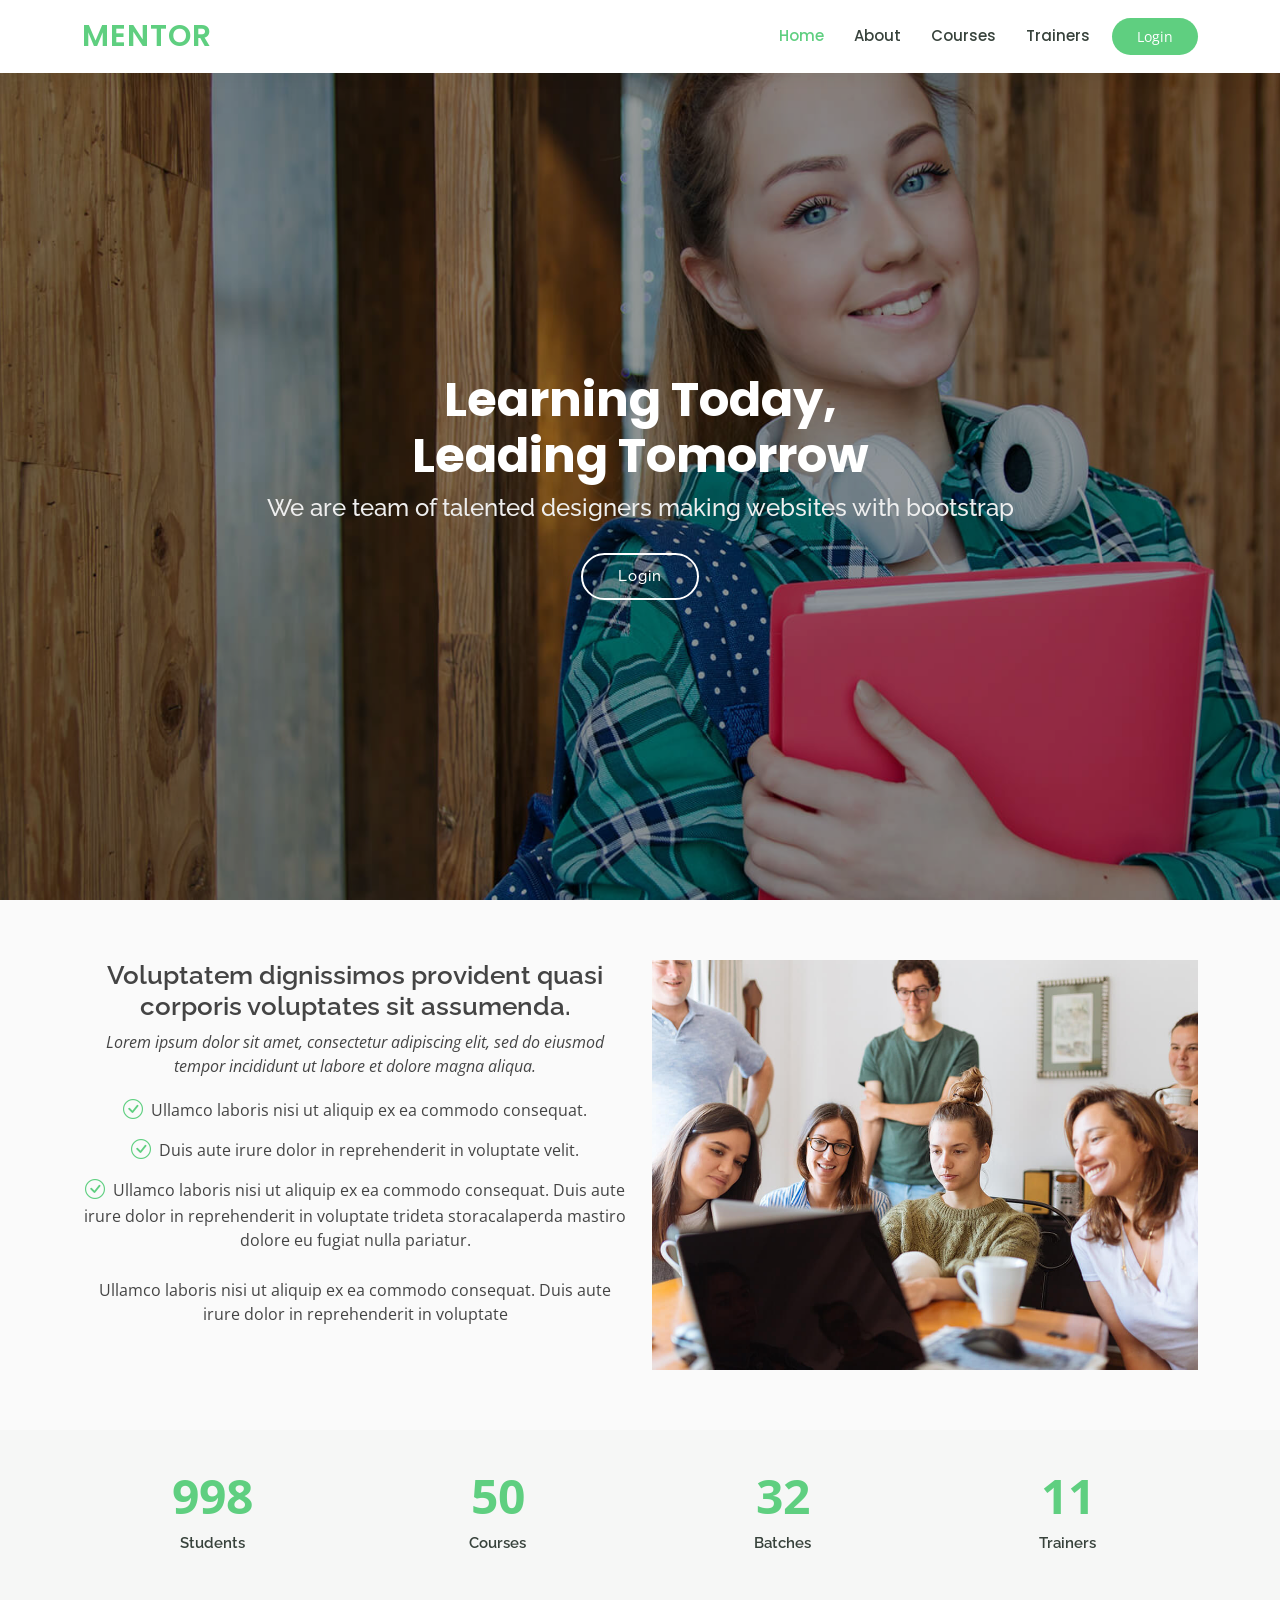
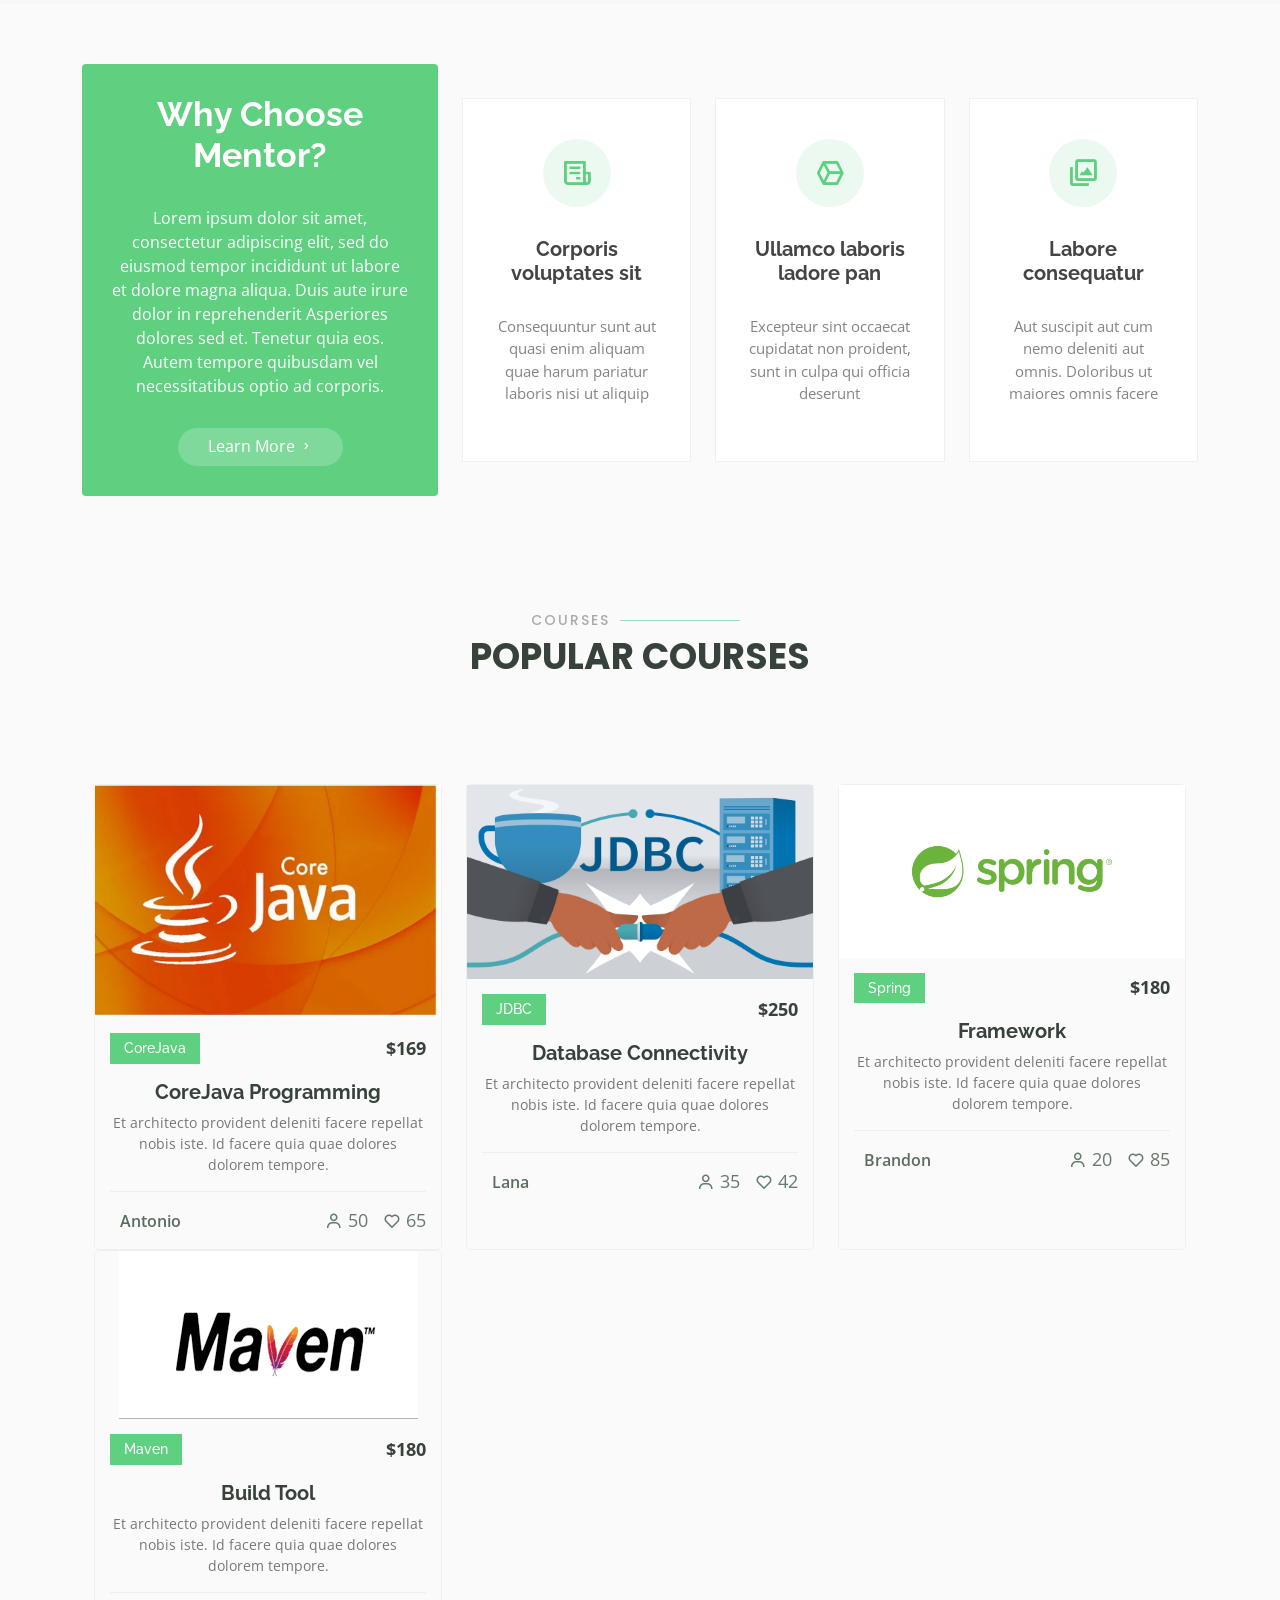
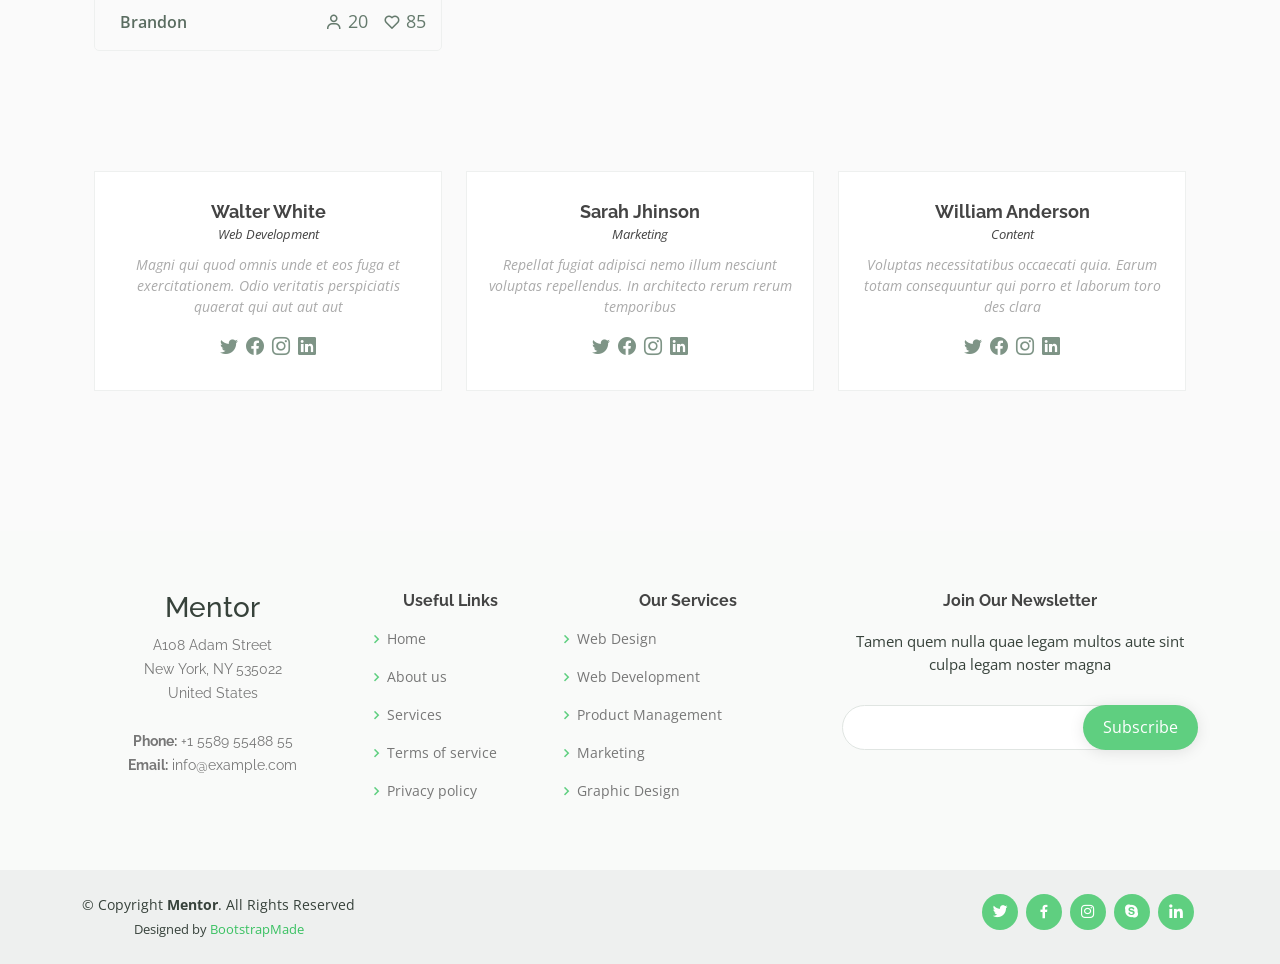
==== commit 76923803: "updated" ====
--- a/Mentor/index.html
+++ b/Mentor/index.html
@@ -71,7 +71,7 @@
       <h1>Learning Today,<br>Leading Tomorrow</h1>
 
       <h2> We are team of talented designers making websites with bootstrap</br></h2>
-      <a href="loginPage.html" class="btn-get-started">Login</a>
+      <a href="login-form/index.html" class="btn-get-started">Login</a>
     </div>
   </section><!-- End Hero -->
 
--- a/Mentor/assets/css/style.css
+++ b/Mentor/assets/css/style.css
@@ -320,7 +320,13 @@
     display: none;
   }
 }
-
+@media (max-width: 991px){
+.table-responsive{display:block;
+  height: 100vh;
+  padding-top:30%;
+  margin-bottom:100%;
+  top: 15px;}
+}
 .navbar-mobile {
   position: fixed;
   overflow: hidden;
@@ -1636,3 +1642,5 @@
   font-size: 16px;
   border-radius: 2px; /* Green */
 }
+
+
